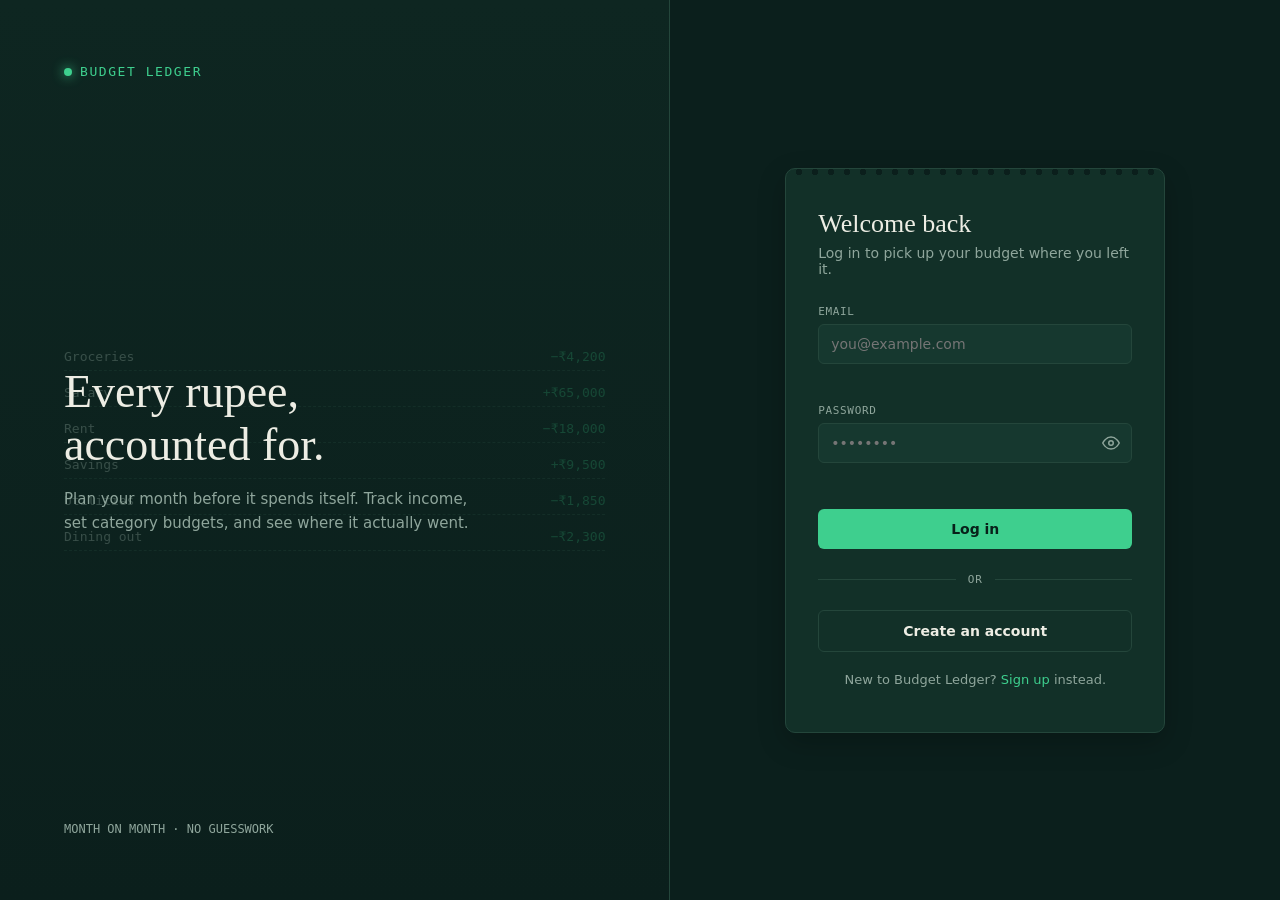
==== budget.html @ 407a72f0 "Add files via upload" ====
<!DOCTYPE html>
<html lang="en">
<head>
<meta charset="UTF-8">
<meta name="viewport" content="width=device-width, initial-scale=1.0">
<title>Budget — Budget Ledger</title>
<link rel="stylesheet" href="styles.css">
</head>
<body>

<div class="app-shell">
  <header class="topbar">
    <div class="topbar-brand">Budget Ledger</div>
    <nav class="topbar-nav">
      <a href="dashboard.html">Dashboard</a>
      <a href="reports.html" id="navReports">Reports</a>
      <a href="loans.html" id="navLoans">Loans</a>
      <a href="income.html" id="navIncome">Income</a>
      <a href="admin.html" id="adminLink" style="display:none;">Admin</a>
      <a href="account.html">Account</a>
    </nav>
    <div class="topbar-user">
      <span class="badge" id="roleBadge">…</span>
      <button class="btn-ghost" id="logoutBtn">Log out</button>
    </div>
  </header>

  <main class="app-main">
    <div class="viewing-banner" id="viewingBanner" style="display:none;">
      <div class="viewing-who">
        <span class="badge" id="viewingBadge"></span>
        <span class="viewing-name" id="viewingName"></span>
        <span class="viewing-email" id="viewingEmail"></span>
      </div>
      <span class="muted-note" id="viewingAccessNote"></span>
    </div>

    <h1 id="budgetTitle">Budget</h1>

    <div class="month-nav">
      <button class="btn-ghost" id="prevMonth">← Prev</button>
      <span class="month-label" id="monthLabel">—</span>
      <button class="btn-ghost" id="nextMonth">Next →</button>
    </div>

    <h2 class="section-heading">This month's cash flow</h2>
    <div class="summary-strip" id="cashFlowStrip"></div>

    <h2 class="section-heading">Budget</h2>
    <div class="summary-strip" id="summaryStrip"></div>

    <div class="status-banner" id="statusBanner"></div>

    <section class="panel">
      <div class="panel-head">
        <h2>Categories</h2>
        <div id="addCategoryBox" style="display:none;">
          <input type="text" id="newCategoryName" placeholder="New category name" class="inline-input">
          <button class="save-btn" id="addCategoryBtn">Add</button>
        </div>
      </div>
      <div class="table-scroll">
        <table class="admin-table" id="categoryTable">
          <thead>
            <tr>
              <th>Category</th>
              <th>Planned</th>
              <th>Spent</th>
              <th>Remaining</th>
              <th></th>
            </tr>
          </thead>
          <tbody id="categoryTableBody"></tbody>
        </table>
      </div>
      <div style="margin-top:14px;">
        <button class="save-btn" id="savePlansBtn" style="display:none;">Save planned amounts</button>
      </div>
    </section>

    <section class="panel">
      <div class="panel-head">
        <h2>Log an expense</h2>
      </div>
      <form id="expenseForm" class="expense-form" style="display:none;">
        <div class="field">
          <label for="expCategory">Category</label>
          <select id="expCategory"></select>
        </div>
        <div class="field">
          <label for="expAmount">Amount</label>
          <input type="number" id="expAmount" min="0" step="1" placeholder="0">
        </div>
        <div class="field">
          <label for="expDate">Date</label>
          <div class="date-field">
            <input type="date" id="expDate">
            <span class="date-icon" aria-hidden="true">
              <svg width="16" height="16" viewBox="0 0 24 24" fill="none" stroke="currentColor" stroke-width="2" stroke-linecap="round" stroke-linejoin="round"><rect x="3" y="4" width="18" height="18" rx="2"></rect><line x1="16" y1="2" x2="16" y2="6"></line><line x1="8" y1="2" x2="8" y2="6"></line><line x1="3" y1="10" x2="21" y2="10"></line></svg>
            </span>
          </div>
        </div>
        <div class="field expense-note-field">
          <label for="expNote">Note (optional)</label>
          <input type="text" id="expNote" placeholder="What was this for?">
        </div>
        <button type="submit" class="btn btn-primary">Add expense</button>
      </form>
      <p class="muted-note" id="viewOnlyNote" style="display:none;">You have view-only access — expenses can't be added.</p>
    </section>

    <section class="panel">
      <div class="panel-head">
        <h2>This month's entries</h2>
      </div>
      <div class="table-scroll">
        <table class="admin-table" id="expenseTable">
          <thead>
            <tr>
              <th>Date</th>
              <th>Category</th>
              <th>Amount</th>
              <th>Note</th>
              <th></th>
            </tr>
          </thead>
          <tbody id="expenseTableBody"></tbody>
        </table>
      </div>
      <div class="empty-state" id="expenseEmptyState" style="display:none;">No expenses logged for this month yet.</div>
    </section>
  </main>
</div>

<script src="api-bridge.js"></script>
<script src="ui-helpers.js"></script>
<script src="budget.js"></script>
</body>
</html>
---- styles.css ----
/* ===========================================================
   Budget Ledger — shared design tokens & styles
   =========================================================== */

@import url('https://fonts.googleapis.com/css2?family=Fraunces:opsz,wght@9..144,400;9..144,500;9..144,600&family=Inter:wght@400;500;600&family=IBM+Plex+Mono:wght@400;500&display=swap');

:root {
  --bg: #0b1f1c;
  --surface: #123028;
  --surface-alt: #16382f;
  --accent: #3ecf8e;
  --accent-dim: #2b8f63;
  --accent-warm: #d4a853;
  --text: #ededE4;
  --text-muted: #8fa69c;
  --border: #24463b;
  --danger: #e07a5f;

  --font-display: 'Fraunces', serif;
  --font-body: 'Inter', system-ui, sans-serif;
  --font-mono: 'IBM Plex Mono', monospace;

  --radius: 10px;
}

* {
  box-sizing: border-box;
}

html, body {
  margin: 0;
  padding: 0;
  height: 100%;
}

body {
  background: var(--bg);
  color: var(--text);
  font-family: var(--font-body);
  min-height: 100vh;
}

a {
  color: inherit;
}

/* ---------- Layout ---------- */

.page {
  display: grid;
  grid-template-columns: 1.1fr 1fr;
  min-height: 100vh;
}

@media (max-width: 860px) {
  .page {
    grid-template-columns: 1fr;
  }
  .brand-panel {
    min-height: 260px;
    padding: 40px 32px;
  }
}

/* ---------- Brand panel (left) ---------- */

.brand-panel {
  position: relative;
  background: linear-gradient(180deg, #0e2621 0%, #0b1f1c 100%);
  border-right: 1px solid var(--border);
  padding: 64px;
  display: flex;
  flex-direction: column;
  justify-content: space-between;
  overflow: hidden;
}

.brand-mark {
  font-family: var(--font-mono);
  font-size: 13px;
  letter-spacing: 0.12em;
  text-transform: uppercase;
  color: var(--accent);
  display: flex;
  align-items: center;
  gap: 8px;
  z-index: 2;
}

.brand-mark::before {
  content: '';
  width: 8px;
  height: 8px;
  border-radius: 50%;
  background: var(--accent);
  box-shadow: 0 0 12px var(--accent);
}

.brand-copy {
  z-index: 2;
  max-width: 420px;
}

.brand-copy h1 {
  font-family: var(--font-display);
  font-weight: 500;
  font-size: clamp(32px, 4vw, 46px);
  line-height: 1.15;
  margin: 0 0 16px;
}

.brand-copy p {
  color: var(--text-muted);
  font-size: 15px;
  line-height: 1.6;
  margin: 0;
}

.brand-foot {
  font-family: var(--font-mono);
  font-size: 12px;
  color: var(--text-muted);
  z-index: 2;
}

/* Ambient ledger-line animation */
.ledger-lines {
  position: absolute;
  inset: 0;
  display: flex;
  flex-direction: column;
  justify-content: center;
  gap: 14px;
  padding: 0 64px;
  opacity: 0.35;
  pointer-events: none;
  mask-image: linear-gradient(180deg, transparent, black 30%, black 70%, transparent);
}

.ledger-row {
  display: flex;
  justify-content: space-between;
  font-family: var(--font-mono);
  font-size: 13px;
  color: var(--text-muted);
  border-bottom: 1px dashed var(--border);
  padding-bottom: 6px;
  animation: drift 18s linear infinite;
}

.ledger-row span:last-child {
  color: var(--accent-dim);
}

@keyframes drift {
  0%   { transform: translateX(0); }
  50%  { transform: translateX(6px); }
  100% { transform: translateX(0); }
}

@media (prefers-reduced-motion: reduce) {
  .ledger-row { animation: none; }
}

/* ---------- Form panel (right) ---------- */

.form-panel {
  display: flex;
  align-items: center;
  justify-content: center;
  padding: 40px 24px;
}

.receipt-card {
  width: 100%;
  max-width: 380px;
  background: var(--surface);
  border: 1px solid var(--border);
  border-radius: var(--radius);
  padding: 40px 32px 32px;
  position: relative;
}

/* Perforated "receipt" top edge */
.receipt-card::before {
  content: '';
  position: absolute;
  top: -1px;
  left: 0;
  right: 0;
  height: 8px;
  background-image: radial-gradient(circle, var(--bg) 3px, transparent 3.5px);
  background-size: 16px 8px;
  background-repeat: repeat-x;
  background-position: center top;
}

.receipt-card h2 {
  font-family: var(--font-display);
  font-weight: 500;
  font-size: 26px;
  margin: 0 0 6px;
}

.receipt-card .subtitle {
  color: var(--text-muted);
  font-size: 14px;
  margin: 0 0 28px;
}

.field {
  margin-bottom: 18px;
}

.field label {
  display: block;
  font-family: var(--font-mono);
  font-size: 11px;
  letter-spacing: 0.06em;
  text-transform: uppercase;
  color: var(--text-muted);
  margin-bottom: 6px;
}

.field input {
  width: 100%;
  background: var(--surface-alt);
  border: 1px solid var(--border);
  border-radius: 6px;
  padding: 11px 12px;
  font-family: var(--font-body);
  font-size: 14px;
  color: var(--text);
  outline: none;
  transition: border-color 0.15s ease, box-shadow 0.15s ease;
}

.field input:focus {
  border-color: var(--accent);
  box-shadow: 0 0 0 3px rgba(62, 207, 142, 0.15);
}

.field-error {
  display: block;
  min-height: 16px;
  font-size: 12px;
  color: var(--danger);
  margin-top: 6px;
}

.btn {
  width: 100%;
  border: none;
  border-radius: 6px;
  padding: 12px 14px;
  font-family: var(--font-body);
  font-size: 14px;
  font-weight: 600;
  cursor: pointer;
  transition: transform 0.1s ease, background 0.15s ease;
}

.btn:active {
  transform: scale(0.98);
}

.btn-primary {
  background: var(--accent);
  color: #08211a;
  margin-top: 6px;
}

.btn-primary:hover {
  background: #4fdc9c;
}

.divider {
  display: flex;
  align-items: center;
  gap: 12px;
  margin: 24px 0;
  color: var(--text-muted);
  font-family: var(--font-mono);
  font-size: 11px;
  text-transform: uppercase;
  letter-spacing: 0.08em;
}

.divider::before,
.divider::after {
  content: '';
  flex: 1;
  height: 1px;
  background: var(--border);
}

.btn-secondary {
  background: transparent;
  color: var(--text);
  border: 1px solid var(--border);
}

.btn-secondary:hover {
  border-color: var(--accent-warm);
  color: var(--accent-warm);
}

.form-foot {
  margin-top: 20px;
  text-align: center;
  font-size: 13px;
  color: var(--text-muted);
}

.form-foot a {
  color: var(--accent);
  text-decoration: none;
  font-weight: 500;
}

.form-foot a:hover {
  text-decoration: underline;
}

.status-banner {
  display: none;
  font-family: var(--font-mono);
  font-size: 12px;
  padding: 10px 12px;
  border-radius: 6px;
  margin-bottom: 18px;
  border: 1px solid;
}

.status-banner.show {
  display: block;
}

.status-banner.success {
  background: rgba(62, 207, 142, 0.1);
  border-color: var(--accent-dim);
  color: var(--accent);
}

.status-banner.error {
  background: rgba(224, 122, 95, 0.1);
  border-color: var(--danger);
  color: var(--danger);
}

/* Visible keyboard focus for accessibility */
a:focus-visible,
button:focus-visible,
input:focus-visible {
  outline: 2px solid var(--accent-warm);
  outline-offset: 2px;
}

/* ===========================================================
   App shell (post-login pages: dashboard, admin, record)
   =========================================================== */

.app-shell {
  min-height: 100vh;
  display: flex;
  flex-direction: column;
}

.topbar {
  display: flex;
  align-items: center;
  justify-content: space-between;
  padding: 18px 32px;
  border-bottom: 1px solid var(--border);
  background: var(--surface);
}

.topbar-brand {
  display: flex;
  align-items: center;
  gap: 10px;
  font-family: var(--font-mono);
  font-size: 13px;
  letter-spacing: 0.1em;
  text-transform: uppercase;
  color: var(--accent);
}

.topbar-brand::before {
  content: '';
  width: 8px;
  height: 8px;
  border-radius: 50%;
  background: var(--accent);
  box-shadow: 0 0 12px var(--accent);
}

.topbar-nav {
  display: flex;
  align-items: center;
  gap: 20px;
  font-size: 14px;
}

.topbar-nav a {
  color: var(--text-muted);
  text-decoration: none;
}

.topbar-nav a:hover,
.topbar-nav a.active {
  color: var(--text);
}

.topbar-user {
  display: flex;
  align-items: center;
  gap: 12px;
}

.badge {
  font-family: var(--font-mono);
  font-size: 11px;
  text-transform: uppercase;
  letter-spacing: 0.06em;
  padding: 3px 9px;
  border-radius: 999px;
  border: 1px solid var(--border);
  color: var(--text-muted);
}

.badge-admin   { color: var(--accent-warm); border-color: var(--accent-warm); }
.badge-editor  { color: var(--accent);      border-color: var(--accent-dim); }
.badge-viewer  { color: #8fb4d9;            border-color: #33556f; }
.badge-member  { color: var(--text-muted);  border-color: var(--border); }

.btn-ghost {
  background: transparent;
  border: 1px solid var(--border);
  color: var(--text-muted);
  padding: 7px 14px;
  border-radius: 6px;
  font-size: 13px;
  cursor: pointer;
  font-family: var(--font-body);
}

.btn-ghost:hover {
  color: var(--text);
  border-color: var(--accent-warm);
}

.app-main {
  flex: 1;
  padding: 40px 32px;
  max-width: 960px;
  width: 100%;
  margin: 0 auto;
}

.app-main h1 {
  font-family: var(--font-display);
  font-weight: 500;
  font-size: 28px;
  margin: 0 0 6px;
}

.app-main .lede {
  color: var(--text-muted);
  font-size: 14px;
  margin: 0 0 32px;
}

/* ---------- Member cards ---------- */

.member-grid {
  display: grid;
  grid-template-columns: repeat(auto-fill, minmax(240px, 1fr));
  gap: 16px;
}

.member-card {
  background: var(--surface);
  border: 1px solid var(--border);
  border-radius: var(--radius);
  padding: 18px;
}

.member-card .member-name {
  font-weight: 600;
  margin-bottom: 2px;
}

.member-card .member-email {
  font-family: var(--font-mono);
  font-size: 12px;
  color: var(--text-muted);
  margin-bottom: 14px;
}

.member-card .member-actions {
  display: flex;
  align-items: center;
  justify-content: space-between;
}

.link-btn {
  color: var(--accent);
  text-decoration: none;
  font-size: 13px;
  font-weight: 500;
}

.link-btn:hover {
  text-decoration: underline;
}

/* ---------- Admin table ---------- */

.admin-table {
  width: 100%;
  border-collapse: collapse;
  background: var(--surface);
  border: 1px solid var(--border);
  border-radius: var(--radius);
  overflow: hidden;
}

.admin-table th,
.admin-table td {
  text-align: left;
  padding: 12px 14px;
  border-bottom: 1px solid var(--border);
  font-size: 13px;
  vertical-align: top;
}

.admin-table th {
  font-family: var(--font-mono);
  font-size: 11px;
  text-transform: uppercase;
  letter-spacing: 0.06em;
  color: var(--text-muted);
  background: var(--surface-alt);
}

.admin-table tr:last-child td {
  border-bottom: none;
}

.role-select {
  background: var(--surface-alt);
  border: 1px solid var(--border);
  color: var(--text);
  border-radius: 6px;
  padding: 6px 8px;
  font-family: var(--font-body);
  font-size: 13px;
}

.grant-list {
  display: flex;
  flex-wrap: wrap;
  gap: 6px;
  max-width: 260px;
}

.grant-chip {
  display: flex;
  align-items: center;
  gap: 6px;
  background: var(--surface-alt);
  border: 1px solid var(--border);
  border-radius: 999px;
  padding: 4px 10px;
  font-size: 12px;
}

.grant-chip input {
  accent-color: var(--accent);
}

.save-btn {
  background: var(--accent);
  color: #08211a;
  border: none;
  border-radius: 6px;
  padding: 6px 12px;
  font-size: 12px;
  font-weight: 600;
  cursor: pointer;
}

.save-btn:hover {
  background: #4fdc9c;
}

.muted-note {
  color: var(--text-muted);
  font-size: 12px;
}

/* ---------- Record page ---------- */

.record-card {
  background: var(--surface);
  border: 1px solid var(--border);
  border-radius: var(--radius);
  padding: 28px;
  max-width: 560px;
}

.record-card textarea {
  width: 100%;
  min-height: 160px;
  background: var(--surface-alt);
  border: 1px solid var(--border);
  border-radius: 6px;
  color: var(--text);
  font-family: var(--font-body);
  font-size: 14px;
  padding: 12px;
  resize: vertical;
}

.record-card textarea:disabled {
  color: var(--text-muted);
  cursor: not-allowed;
}

.access-note {
  font-family: var(--font-mono);
  font-size: 12px;
  color: var(--text-muted);
  margin-top: 10px;
}

.empty-state {
  color: var(--text-muted);
  font-size: 14px;
  padding: 40px 0;
  text-align: center;
}

/* ===========================================================
   Budget page
   =========================================================== */

.month-nav {
  display: flex;
  align-items: center;
  gap: 16px;
  margin-bottom: 24px;
}

.month-label {
  font-family: var(--font-mono);
  font-size: 13px;
  letter-spacing: 0.06em;
  text-transform: uppercase;
  color: var(--text-muted);
  min-width: 140px;
  text-align: center;
}

.summary-strip {
  display: grid;
  grid-template-columns: repeat(auto-fit, minmax(160px, 1fr));
  gap: 14px;
  margin-bottom: 24px;
}

.summary-card {
  background: var(--surface);
  border: 1px solid var(--border);
  border-radius: var(--radius);
  padding: 16px 18px;
}

.summary-card .summary-label {
  font-family: var(--font-mono);
  font-size: 11px;
  text-transform: uppercase;
  letter-spacing: 0.06em;
  color: var(--text-muted);
  margin-bottom: 6px;
}

.summary-card .summary-value {
  font-family: var(--font-display);
  font-size: 24px;
}

.summary-value.positive { color: var(--accent); }
.summary-value.negative { color: var(--danger); }

.panel {
  background: var(--surface);
  border: 1px solid var(--border);
  border-radius: var(--radius);
  padding: 22px 24px;
  margin-bottom: 24px;
}

.panel-head {
  display: flex;
  align-items: center;
  justify-content: space-between;
  margin-bottom: 16px;
  gap: 12px;
  flex-wrap: wrap;
}

.panel-head h2 {
  font-family: var(--font-display);
  font-weight: 500;
  font-size: 18px;
  margin: 0;
}

.inline-input {
  background: var(--surface-alt);
  border: 1px solid var(--border);
  color: var(--text);
  border-radius: 6px;
  padding: 7px 10px;
  font-size: 13px;
  font-family: var(--font-body);
  margin-right: 8px;
}

.planned-input {
  width: 110px;
  background: var(--surface-alt);
  border: 1px solid var(--border);
  color: var(--text);
  border-radius: 6px;
  padding: 6px 8px;
  font-family: var(--font-mono);
  font-size: 13px;
}

.planned-input:disabled {
  color: var(--text-muted);
  border-color: transparent;
  background: transparent;
}

.amount-mono {
  font-family: var(--font-mono);
  font-size: 13px;
}

.remaining-negative { color: var(--danger); }
.remaining-positive { color: var(--accent); }

.icon-btn {
  background: transparent;
  border: 1px solid var(--border);
  color: var(--text-muted);
  border-radius: 6px;
  padding: 4px 9px;
  cursor: pointer;
  font-size: 12px;
}

.icon-btn:hover {
  color: var(--danger);
  border-color: var(--danger);
}

.expense-form {
  display: grid;
  grid-template-columns: 1fr 1fr 1fr 1.6fr auto;
  gap: 14px;
  align-items: end;
}

.expense-form .field {
  margin-bottom: 0;
}

.expense-form select,
.expense-form input {
  width: 100%;
  background: var(--surface-alt);
  border: 1px solid var(--border);
  border-radius: 6px;
  padding: 9px 10px;
  color: var(--text);
  font-family: var(--font-body);
  font-size: 13px;
}

.expense-form .btn {
  height: fit-content;
}

@media (max-width: 760px) {
  .expense-form {
    grid-template-columns: 1fr;
  }
}

/* ---------- Danger zone (delete account / delete category) ---------- */

.danger-panel {
  border-color: rgba(224, 122, 95, 0.4);
}

.danger-btn {
  color: var(--danger);
  border-color: rgba(224, 122, 95, 0.4);
}

.danger-btn:hover {
  color: var(--danger);
  border-color: var(--danger);
  background: rgba(224, 122, 95, 0.08);
}

.danger-btn-solid {
  background: var(--danger);
  color: #2a0d07;
  border: none;
  border-radius: 6px;
  padding: 12px 14px;
  font-family: var(--font-body);
  font-size: 14px;
  font-weight: 600;
  cursor: pointer;
  width: 100%;
}

.danger-btn-solid:hover {
  background: #e88f76;
}

/* ---------- "Whose data is this" banner ---------- */

.viewing-banner {
  display: flex;
  align-items: center;
  justify-content: space-between;
  gap: 12px;
  background: rgba(212, 168, 83, 0.08);
  border: 1px solid rgba(212, 168, 83, 0.35);
  border-radius: var(--radius);
  padding: 12px 16px;
  margin-bottom: 20px;
  font-size: 14px;
}

.viewing-banner .viewing-who {
  display: flex;
  align-items: center;
  gap: 10px;
}

.viewing-banner .viewing-name {
  font-weight: 600;
}

.viewing-banner .viewing-email {
  font-family: var(--font-mono);
  font-size: 12px;
  color: var(--text-muted);
}

/* ===========================================================
   Visual depth & motion polish
   =========================================================== */

.receipt-card,
.panel,
.member-card,
.summary-card,
.record-card {
  box-shadow: 0 10px 28px rgba(0, 0, 0, 0.22);
}

.member-card,
.summary-card,
.panel {
  transition: transform 0.15s ease, box-shadow 0.15s ease, border-color 0.15s ease;
}

.member-card:hover {
  transform: translateY(-2px);
  box-shadow: 0 14px 32px rgba(0, 0, 0, 0.32);
  border-color: var(--accent-dim);
}

.summary-card:hover {
  border-color: var(--border);
  box-shadow: 0 12px 30px rgba(0, 0, 0, 0.28);
}

.topbar {
  transition: padding 0.15s ease;
}

/* Table wrapper: lets wide tables scroll horizontally instead of
   breaking the page layout on narrow screens. */
.table-scroll {
  overflow-x: auto;
  -webkit-overflow-scrolling: touch;
  border-radius: var(--radius);
}

.table-scroll .admin-table {
  box-shadow: none; /* wrapper already carries the elevation via .panel */
}

#adminContent {
  overflow-x: auto;
  -webkit-overflow-scrolling: touch;
}

/* Comfortable minimum tap targets on all interactive controls */
.btn-ghost,
.icon-btn,
.save-btn,
.link-btn {
  min-height: 36px;
  display: inline-flex;
  align-items: center;
  justify-content: center;
}

/* ===========================================================
   Responsive breakpoints
   =========================================================== */

/* ---- Tablet ---- */
@media (max-width: 900px) {
  .app-main {
    max-width: 100%;
    padding: 32px 24px;
  }

  .expense-form {
    grid-template-columns: 1fr 1fr;
  }

  .expense-note-field {
    grid-column: 1 / -1;
  }
}

/* ---- Mobile ---- */
@media (max-width: 640px) {
  body {
    -webkit-text-size-adjust: 100%;
  }

  /* Top bar: stack into two rows — brand + user controls on row one,
     nav links (horizontally scrollable) on row two. Keeps every page
     usable without a hamburger menu or hidden functionality. */
  .topbar {
    flex-wrap: wrap;
    padding: 14px 18px;
    row-gap: 10px;
  }

  .topbar-brand {
    order: 1;
  }

  .topbar-user {
    order: 2;
    margin-left: auto;
    gap: 10px;
  }

  .topbar-user .muted-note {
    display: none; /* name text; badge + logout are enough on small screens */
  }

  .topbar-nav {
    order: 3;
    width: 100%;
    overflow-x: auto;
    -webkit-overflow-scrolling: touch;
    gap: 18px;
    padding-bottom: 2px;
  }

  .app-main {
    padding: 24px 16px 40px;
  }

  .app-main h1 {
    font-size: clamp(20px, 6vw, 24px);
  }

  .app-main .lede {
    margin-bottom: 24px;
  }

  /* Auth pages */
  .brand-panel {
    padding: 32px 24px;
    min-height: 220px;
  }

  .brand-copy h1 {
    font-size: clamp(26px, 7vw, 32px);
  }

  .ledger-lines {
    padding: 0 24px;
  }

  .form-panel {
    padding: 32px 20px;
  }

  .receipt-card {
    padding: 32px 22px 24px;
  }

  /* Dashboard */
  .member-grid {
    grid-template-columns: 1fr;
  }

  /* Budget summary */
  .summary-strip {
    grid-template-columns: repeat(2, 1fr);
    gap: 10px;
  }

  .summary-card {
    padding: 12px 14px;
  }

  .summary-card .summary-value {
    font-size: 20px;
  }

  /* Panels */
  .panel {
    padding: 18px;
  }

  .panel-head {
    flex-direction: column;
    align-items: stretch;
  }

  #addCategoryBox {
    display: flex !important;
    gap: 8px;
  }

  #addCategoryBox .inline-input {
    flex: 1;
    margin-right: 0;
  }

  .month-nav {
    justify-content: space-between;
  }

  .month-label {
    min-width: auto;
  }

  .expense-form {
    grid-template-columns: 1fr;
  }

  .expense-note-field {
    grid-column: auto;
  }

  /* Admin table: shrink padding so more columns stay legible before
     the scroll container kicks in. */
  .admin-table th,
  .admin-table td {
    padding: 10px;
    font-size: 12px;
  }

  .grant-list {
    max-width: 180px;
  }

  .viewing-banner {
    flex-direction: column;
    align-items: flex-start;
    gap: 8px;
  }
}

@media (max-width: 420px) {
  .summary-strip {
    grid-template-columns: 1fr;
  }
}

/* ===========================================================
   Reports page (charts)
   =========================================================== */

.chart-container {
  position: relative;
  height: 320px;
  width: 100%;
}

.chart-container-small {
  height: 260px;
}

.chart-grid {
  display: grid;
  grid-template-columns: 1fr 1fr;
  gap: 24px;
}

@media (max-width: 900px) {
  .chart-grid {
    grid-template-columns: 1fr;
  }
}

@media (max-width: 640px) {
  .chart-container {
    height: 260px;
  }
  .chart-container-small {
    height: 220px;
  }
}

/* ---------- Reports page section labels ---------- */

.section-heading {
  font-family: var(--font-mono);
  font-size: 12px;
  text-transform: uppercase;
  letter-spacing: 0.1em;
  color: var(--accent-warm);
  margin: 36px 0 14px;
  padding-bottom: 8px;
  border-bottom: 1px solid var(--border);
}

.section-heading:first-of-type {
  margin-top: 0;
}

/* ===========================================================
   Native browser controls (date picker icon, password reveal
   icon, etc.) — tell the browser this is a dark UI so it draws
   its own built-in icons/scrollbars in light colors instead of
   the default dark-on-dark that disappears against our theme.
   =========================================================== */

:root {
  color-scheme: dark;
}

/* Belt-and-braces fallback for the calendar icon specifically,
   in case a browser ignores color-scheme for it. */
input[type="date"]::-webkit-calendar-picker-indicator {
  filter: invert(0.85) brightness(1.4);
  cursor: pointer;
}

/* Hide every native password-reveal/clear affordance the browser might
   add on its own (Edge, Chrome's autofill key icon, Safari's built-in
   eye) — we provide our own .password-toggle button instead, so the
   native one would just show up as a confusing duplicate. */
input[type="password"]::-ms-reveal,
input[type="password"]::-ms-clear {
  display: none;
}

input[type="password"]::-webkit-textfield-decoration-container {
  display: none;
}

input[type="password"]::-webkit-credentials-auto-fill-button {
  visibility: hidden;
  display: none !important;
  pointer-events: none;
  position: absolute;
  right: 0;
}

/* ===========================================================
   Custom password-visibility toggle and date-field icon
   (theme-colored, not dependent on the browser's own icon
   rendering — fixes icons disappearing against the dark theme)
   =========================================================== */

.password-field {
  position: relative;
}

.password-field input {
  padding-right: 40px;
}

.password-toggle {
  position: absolute;
  right: 6px;
  top: 50%;
  transform: translateY(-50%);
  background: transparent;
  border: none;
  color: var(--text-muted);
  cursor: pointer;
  padding: 6px;
  display: flex;
  align-items: center;
  justify-content: center;
  border-radius: 4px;
}

.password-toggle:hover {
  color: var(--accent);
}

.password-toggle:focus-visible {
  outline: 2px solid var(--accent-warm);
  outline-offset: 1px;
}

/* Date field: hide the browser's own (often invisible) calendar
   icon and draw our own in the theme's muted text color instead.
   The native indicator stays in place with opacity 0 so clicking
   it still opens the picker — only its appearance is replaced. */

.date-field {
  position: relative;
}

.date-field input[type="date"] {
  padding-right: 38px;
}

.date-field input[type="date"]::-webkit-calendar-picker-indicator {
  opacity: 0;
  position: absolute;
  right: 0;
  width: 34px;
  height: 100%;
  cursor: pointer;
}

.date-icon {
  position: absolute;
  right: 12px;
  top: 50%;
  transform: translateY(-50%);
  color: var(--text-muted);
  pointer-events: none;
}
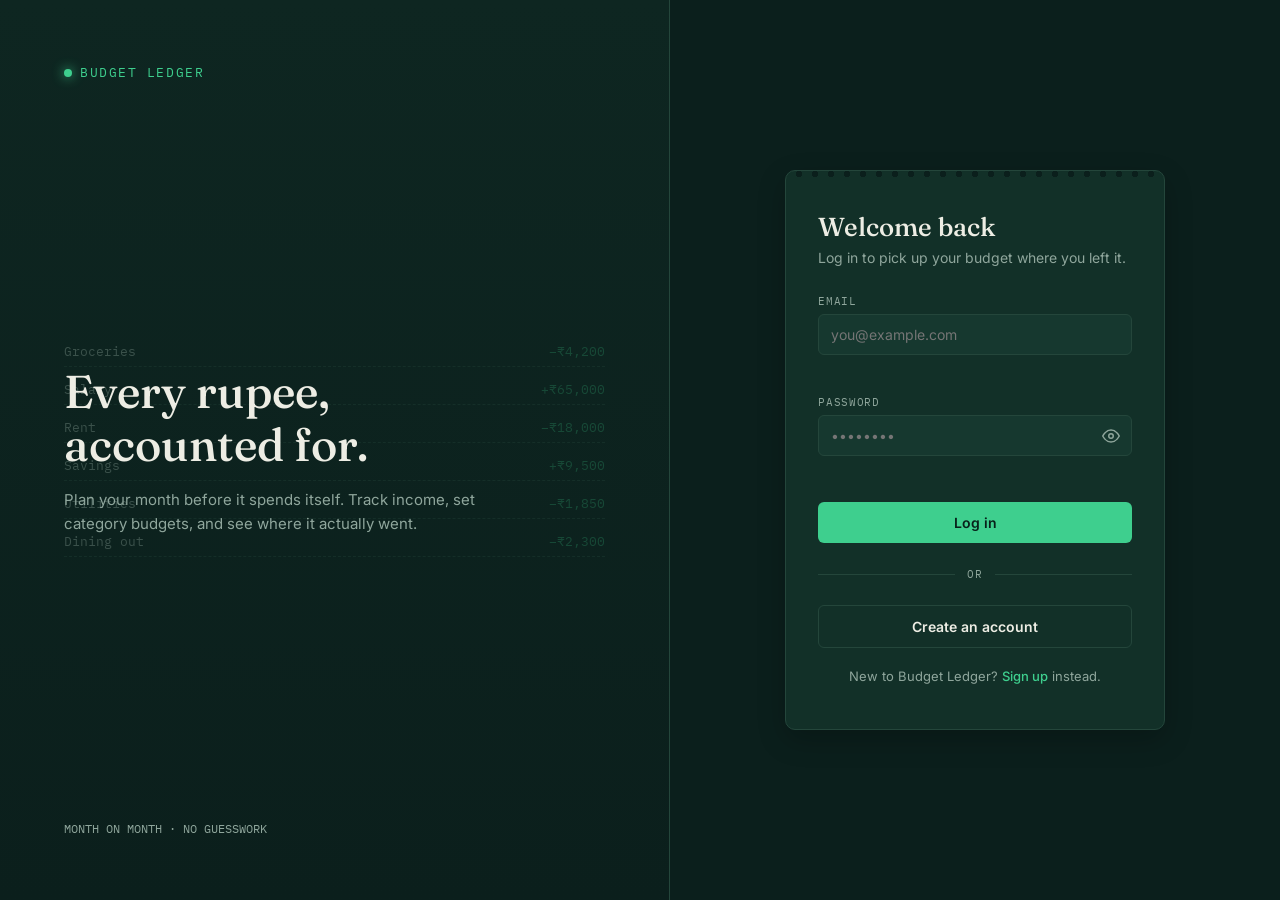
==== commit 93dc4819: "filter addition" ====
--- a/budget.html
+++ b/budget.html
@@ -113,6 +113,31 @@
       <div class="panel-head">
         <h2>This month's entries</h2>
       </div>
+      <div class="expense-filters" id="expenseFilters">
+        <div class="field">
+          <label for="filterDate">Date</label>
+          <input type="date" id="filterDate">
+        </div>
+        <div class="field">
+          <label for="filterCategory">Category</label>
+          <select id="filterCategory">
+            <option value="">All categories</option>
+          </select>
+        </div>
+        <div class="field">
+          <label for="filterNote">Note contains</label>
+          <input type="text" id="filterNote" placeholder="Search note...">
+        </div>
+        <div class="field">
+          <label for="filterMinAmount">Min amount</label>
+          <input type="number" id="filterMinAmount" min="0" step="1" placeholder="0">
+        </div>
+        <div class="field">
+          <label for="filterMaxAmount">Max amount</label>
+          <input type="number" id="filterMaxAmount" min="0" step="1" placeholder="No max">
+        </div>
+        <button class="btn-ghost" id="clearFiltersBtn" type="button">Clear filters</button>
+      </div>
       <div class="table-scroll">
         <table class="admin-table" id="expenseTable">
           <thead>
@@ -132,7 +157,6 @@
   </main>
 </div>
 
-<script src="api-bridge.js"></script>
 <script src="ui-helpers.js"></script>
 <script src="budget.js"></script>
 </body>
--- a/styles.css
+++ b/styles.css
@@ -796,6 +796,49 @@
   height: fit-content;
 }
 
+.expense-filters {
+  display: flex;
+  flex-wrap: wrap;
+  gap: 14px;
+  align-items: end;
+  margin-bottom: 16px;
+  padding-bottom: 16px;
+  border-bottom: 1px solid var(--border);
+}
+
+.expense-filters .field {
+  margin-bottom: 0;
+  min-width: 130px;
+  flex: 1 1 130px;
+}
+
+.expense-filters select,
+.expense-filters input {
+  width: 100%;
+  background: var(--surface-alt);
+  border: 1px solid var(--border);
+  border-radius: 6px;
+  padding: 9px 10px;
+  color: var(--text);
+  font-family: var(--font-body);
+  font-size: 13px;
+}
+
+.expense-filters #clearFiltersBtn {
+  height: fit-content;
+  flex: 0 0 auto;
+}
+
+@media (max-width: 760px) {
+  .expense-filters {
+    flex-direction: column;
+    align-items: stretch;
+  }
+  .expense-filters .field {
+    min-width: 0;
+  }
+}
+
 @media (max-width: 760px) {
   .expense-form {
     grid-template-columns: 1fr;
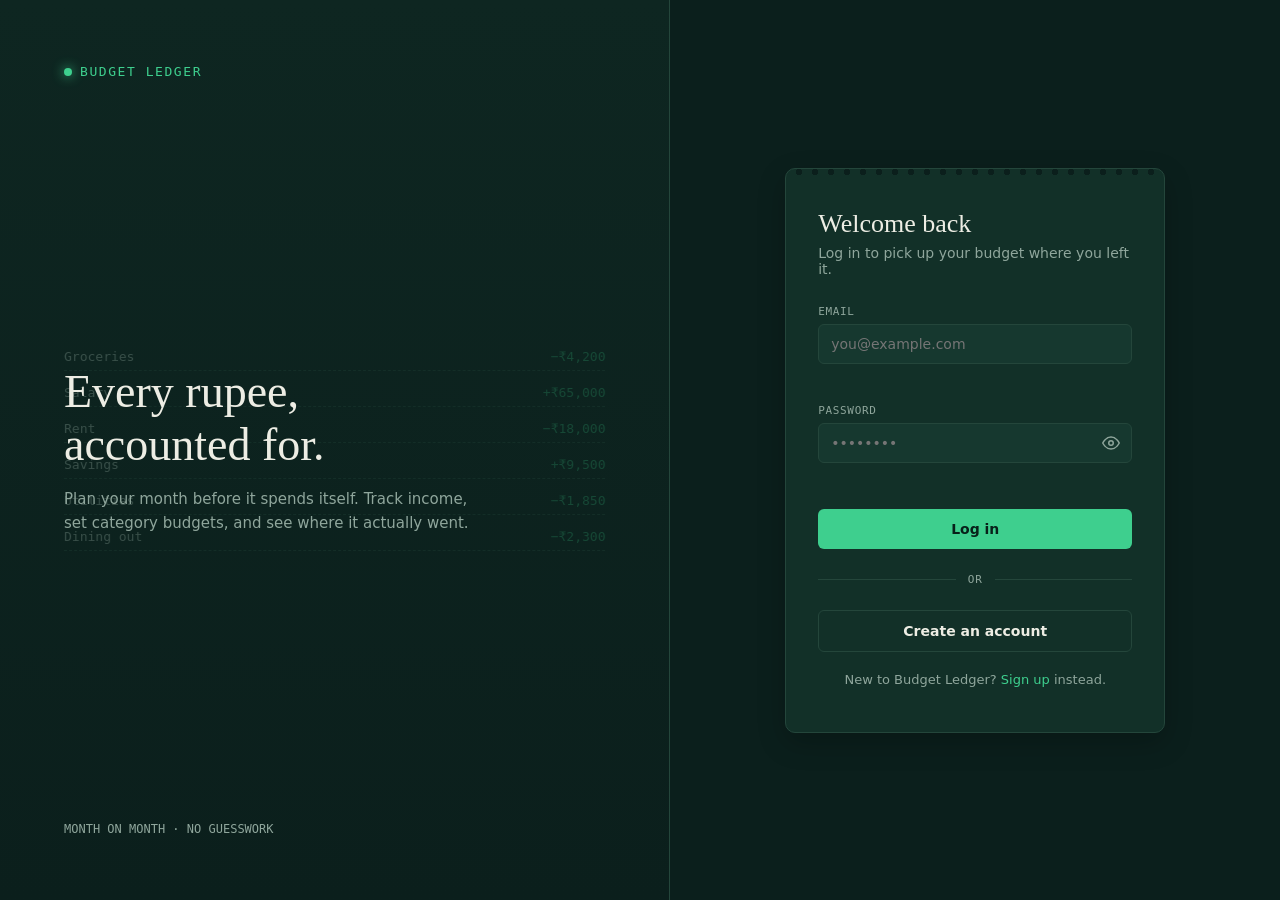
==== commit 68e217e9: "filter correction" ====
--- a/budget.html
+++ b/budget.html
@@ -157,6 +157,7 @@
   </main>
 </div>
 
+<script src="api-bridge.js"></script>
 <script src="ui-helpers.js"></script>
 <script src="budget.js"></script>
 </body>
